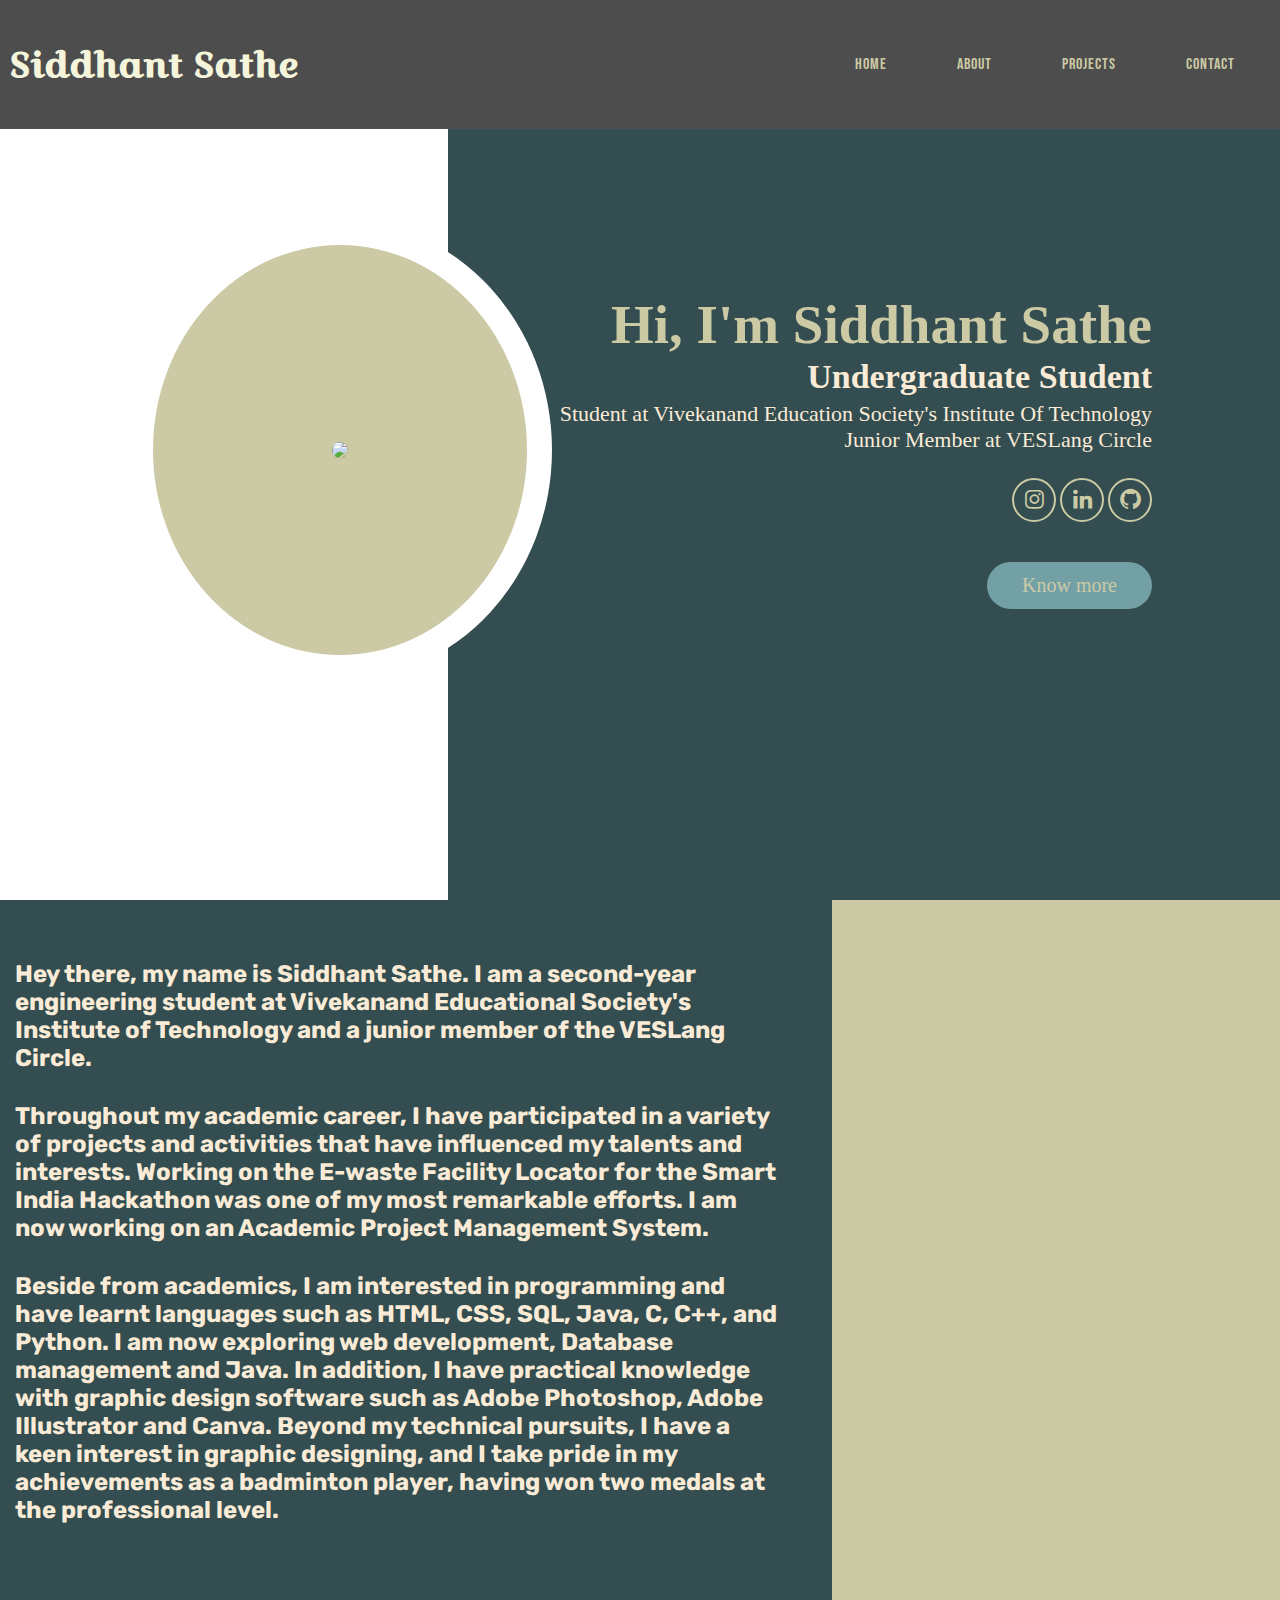
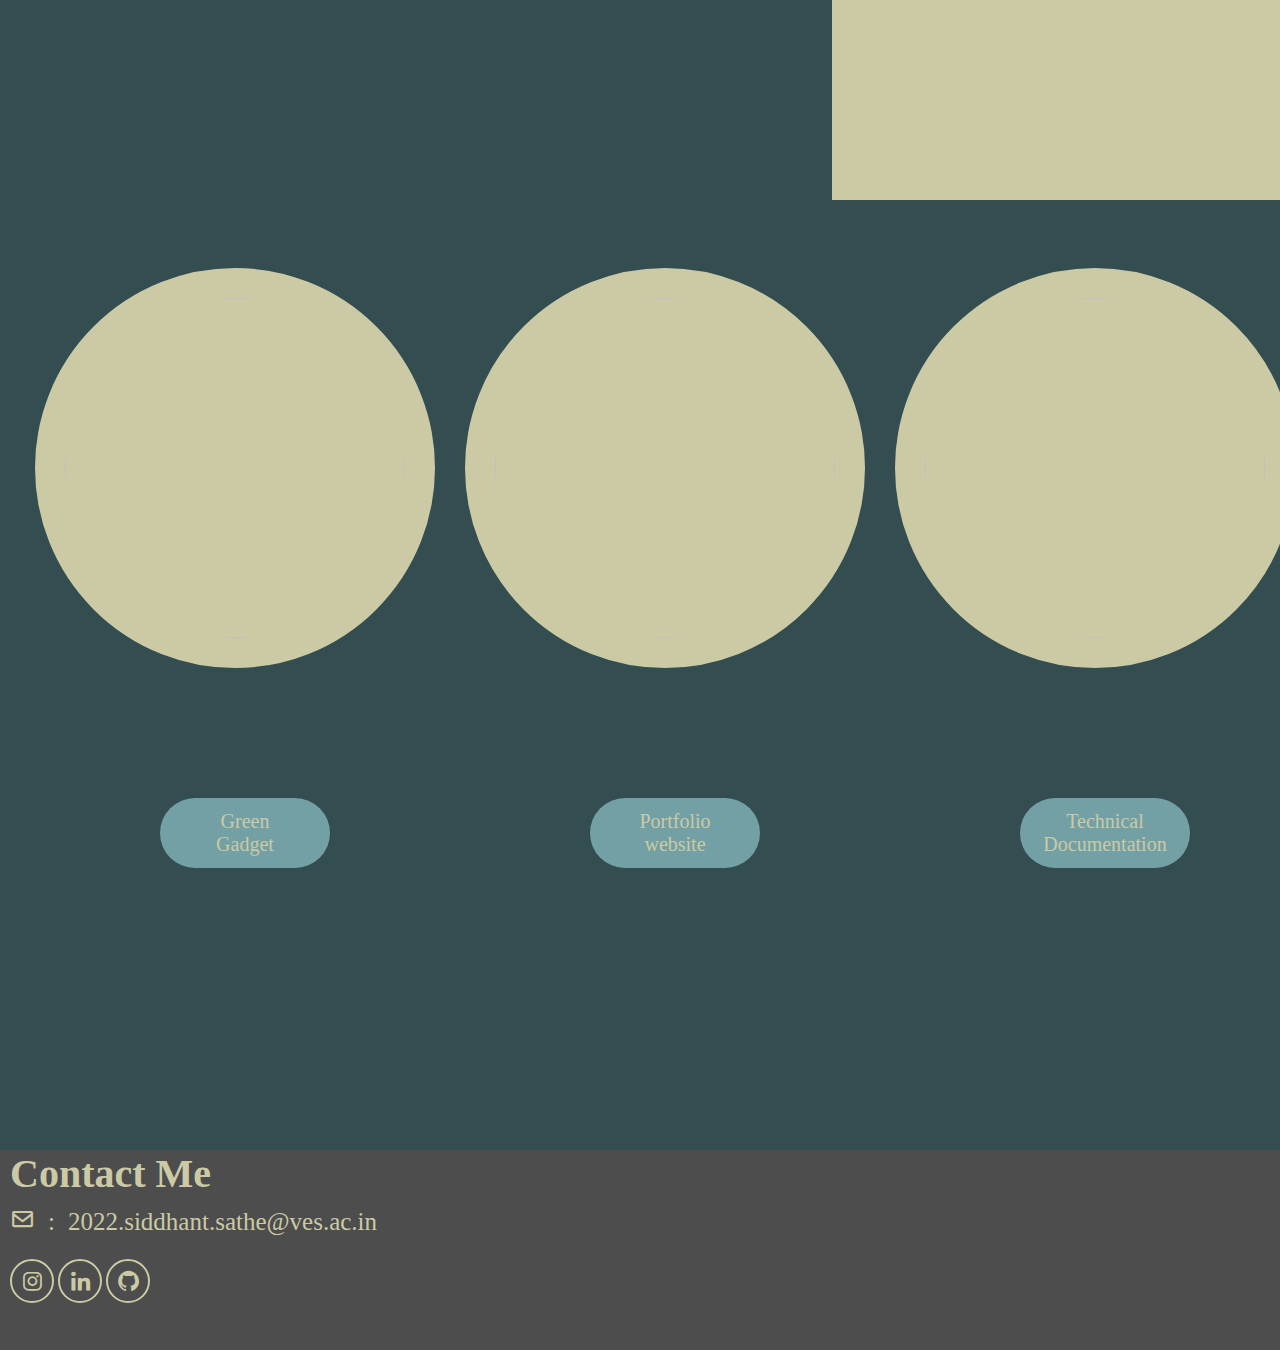
==== index.html @ 8d5e4dc6 "initial commit" ====
<!DOCTYPE html>
<html lang="en">
<head>
    <meta charset="UTF-8">
    <link rel="stylesheet" href="asd.css">
    <link rel="stylesheet" href="https://fonts.googleapis.com/css?family=Bebas+Neue">
    <link href='https://unpkg.com/boxicons@2.1.4/css/boxicons.min.css' rel='stylesheet'>
    <meta name="viewport" content="width=device-width, initial-scale=1.0">
    <title>Document</title>
</head>
<body>
    <main class="main-doc">
       <header class="header"><a href="#" class="logo">Siddhant Sathe</a>
        <nav id="navbar" class="nav-link">
            <div id ="googletranslate"></div>
            <a href="#homepage">Home</a>
            <a href="#aboutpage">About</a>
            <a href="#projectpage">Projects</a>
            <a href="#contactpage">Contact</a>
        </nav>
    </header>
        
    <section class="home" id="homepage">
        <div class="home-img"><img src="Profilepic.jpeg"></div>
        <div class="home-content">
            <h1>Hi, I'm Siddhant Sathe</h1>
            <h3>Undergraduate Student</h3>
            <p>Student at Vivekanand Education Society's Institute Of Technology  Junior Member at VESLang Circle</p>
            <div class="home-icon">
                <a href="https://www.instagram.com/siddhant__sathe/"><i class='bx bxl-instagram'></i></a>
                <a href="https://www.linkedin.com/in/siddhant-sathe-0709ab282"><i class='bx bxl-linkedin' ></i></a>
                <a href="https://github.com/SiddhantSathe"><i class='bx bxl-github' ></i></a>
            </div>
            <a class="btn" href="#aboutpage">Know more</a>
        </div>
    </section>
    <section class="about" bgcolor="#334d50" id="aboutpage">
        <div class="bg">
        <div class="content">
            <h3>Hey there, my name is Siddhant Sathe. I am a second-year engineering student at Vivekanand Educational Society's Institute of Technology and a junior member of the VESLang Circle.</h3><h3>
                Throughout my academic career, I have participated in a variety of projects and activities that have influenced my talents and interests. Working on the E-waste Facility Locator for the Smart India Hackathon was one of my most remarkable efforts. I am now working on an Academic Project Management System.</h3><h3>
                Beside from academics, I am interested in programming and have learnt languages such as HTML, CSS, SQL, Java, C, C++, and Python. I am now exploring web development, Database management and Java. In addition, I have practical knowledge with graphic design software such as Adobe Photoshop, Adobe Illustrator and Canva.
                Beyond my technical pursuits, I have a keen interest in graphic designing, and I take pride in my achievements as a badminton player, having won two medals at the professional level.</h3>

        </div>
        </div>
    </section>
    <section class="project" id="projectpage">
        <div class="bg">
        <div class="Circle">
        <div class="prj1-img"><img src="ggcoverpage.jpg"></div>
        <div class="prj1-img"><img src="portfoliocoverpage.jpg"></div>
        <div class="prj1-img"><img src="td coverpage.jpg"></div>
        
            <a href="D:\Siddhant\Projects\SIH\index.html" class="btn" id="button">Green Gadget</a>
            <a href="#" class="btn" id="button">Portfolio website</a>
            <a href="D:\Siddhant\Projects\port\technical doc\techdoc.html" class="btn" id="button">Technical Documentation</a>
        
    </div>
        
        </div>
    </section>
    <section class="contact" id="contactpage">
        <h1>Contact Me</h1>
       <div><i class='bx bx-envelope'> : 2022.siddhant.sathe@ves.ac.in</i></div>
        <div class="home-icon">
            <a href="https://www.instagram.com/siddhant__sathe/" class="shift"><i class='bx bxl-instagram'></i></a>
            <a href="https://www.linkedin.com/in/siddhant-sathe-0709ab282"><i class='bx bxl-linkedin' ></i></a>
            <a href="https://github.com/SiddhantSathe"><i class='bx bxl-github' ></i></a>
        </div>
    </section>
    <script type="text/javascript">
        function googleTranslateElementInit() {
            new google.translate.TranslateElement({pageLanguage: 'en'}, 'googletranslate');
        }</script>
        <script type="text/javascript" src="//translate.google.com/translate_a/element.js?cb=googleTranslateElementInit"></script>
    </main>
    
</body>
</html>
---- asd.css ----
@import url(https://fonts.googleapis.com/css?family=Croissant+One);
@import url(https://fonts.googleapis.com/css?family=Bebas+Neue);
@import url(https://fonts.googleapis.com/css?family=Rubik);

@media screen and (max-width: 600px) {
    .nav-link{
        width: 100%;
    }
}

*{
    margin:0;
    padding: 0;
    box-sizing: box-border;
}
.header{
    position: fixed;
    top: 0;
    left:0;
    width: 100%;
    padding: 20px 10px;
    background-color: #4d4d4d;
    display: flex;
    justify-content: space-between;
    align-items: center;
    color: antiquewhite;
    z-index: 100;
}

.logo{
    font-size: 35px;
    font-weight: 600;
    font-family:Croissant One;
    text-decoration: none;
    color: beige;
}

.nav-link{
    display: flex;
    justify-content: center;
    align-items: center;
    margin-right: 20px;
    font-family: Bebas Neue;
    letter-spacing: 1px;
    color: #cbcaa5;
}
#googletranslate select {
    display: flex;
    justify-content: center;
    align-items: center;
    font-family: Bebas Neue;
    font-size: 18px;
    color: #cbcaa5;
    background-color: transparent;
    border: none;
    padding: 10px;
    margin: 0;
    outline: none;
    transition: 0.3s;
}
.nav-link a{
    font: size 18px;
    font-weight: 500;
    margin: 35px;
    text-decoration: none;
    transition: 3s;
    font-family: Bebas Neue;
    letter-spacing: 1px;
    color: #cbcaa5;
}

a:visited{
    color: antiquewhite;
    text-decoration: none;
}
a:hover{
    color: antiquewhite;
    text-decoration: none;
}
a:active{
    color: beige;
    text-decoration: none;
}

.home{
    height: 100vh;
    background:linear-gradient(-90deg ,#334d50 65%, #fff 35% );
    display: flex;
    align-items: center;
    justify-content: space-between;
    padding: 0 10%;
}
.home-img{
    display: flex;
    justify-content: center;
    align-items: center;
    width: 410px;
    height: 410px;
    background: #cbcaa5 35%;
    border: 25px solid #fff;
    border-radius: 50%;
    display: inline-flex;

}
.home-img img{
    position: relative;
    max-width: 380px ;
    max-height: 380px;
    border-radius: 50%;
}
.home-icon{
    margin: 25px 0 40px;
}
.home-icon a{
display: inline-flex;
width: 40px;
height: 40px;
justify-content: center;
align-items: center;
background: transparent;
border: 2px solid #cbcaa5;
border-radius: 50%;
font-size: 25px;
color: #cbcaa5;
text-decoration: none;
}
.home-icon a:hover{
    background: #73a0a5;
    color: azure;
    box-shadow: 0 0 10px #73a0a5;
}
.home-content{
    max-width: 600px;
    color: antiquewhite;
    text-align: right;
    
}
.home-content h1{
    font-size: 55px;
    line-height: 1.2;
    color: #cbcaa5;
}
.home-content h3{
    font-size: 34px;
    -webkit-text-stroke: -5px #fff;
    padding-bottom: 5px;
}
.home-content p{
    font-size: 22px;
    
}
.btn{
    padding: 12px 35px;
    background: #73a0a5;
    border-radius: 40px;
    max-width: 100px ;
    text-decoration: none;
    font-size: 20px;
    font-weight: 400;
    border-color: #cbcaa5;
    color: #cbcaa5;
    display:inline-flex;
    gap: 30px;
    justify-content: center;
    align-items: center;
}
.btn a{
    color: #cbcaa5;
    text-decoration: none;
    }
.btn:hover{
    background: #73a0a5;
    color: azure;
    box-shadow: 0 0 10px #73a0a5;
}

.content{
    color: antiquewhite;
    justify-content: center;
    text-align: center;
    height: 100%;
}
.content h3{
    font-size: 24px;
    max-width: 60%;
    justify-content: center;
    color: antiquewhite;
    text-align: left;
    padding-left: 15px;
    padding: 15px;
    font-family: Rubik;
}
.content h3:nth-child(1){
    padding-top: 60px;
}
    .about{
        height: 100vh;
        background: linear-gradient(90deg,#334d50 65%,#cbcaa5 35%);
    }

.prj1-img{

    justify-content: center;
    align-items: center;
    width: 350px;
    height: 350px;
    background: #cbcaa5 35%;
    border: 25px solid #cbcaa5;
    border-radius: 50%;
    display: inline-flex;
    gap: 30px;

}
.prj1-img img{
    width: 340px;
    height: 340px;
    border-radius: 50%;
}
.Circle{
    display: grid;
    height: 100vh;
    padding-top: 50px;
    padding-left: 50px;
  gap: 30px;
  background: linear-gradient(-90deg, #334d50 100%, #fff 0%);
  justify-content: center;
  align-items: center;
  grid-template-rows: repeat(2, 1fr);
  grid-template-columns: repeat(3, 1fr);
}
#button{
    gap: 50px;
    margin-left: 125px;
    margin-bottom: 200px;
    justify-content: center;
    align-items: center;
    text-align: center;
}
.contact{
    height: 200px;
    background: linear-gradient(-90deg, #4d4d4d 100%, #cbcaa5 0%);
    color: #cbcaa5;
    padding-left: 10px;
}
.contact h1{
    font-size: 40px;
    margin-bottom: 10px;
}
.contact i{
    font-size: 25px;
}
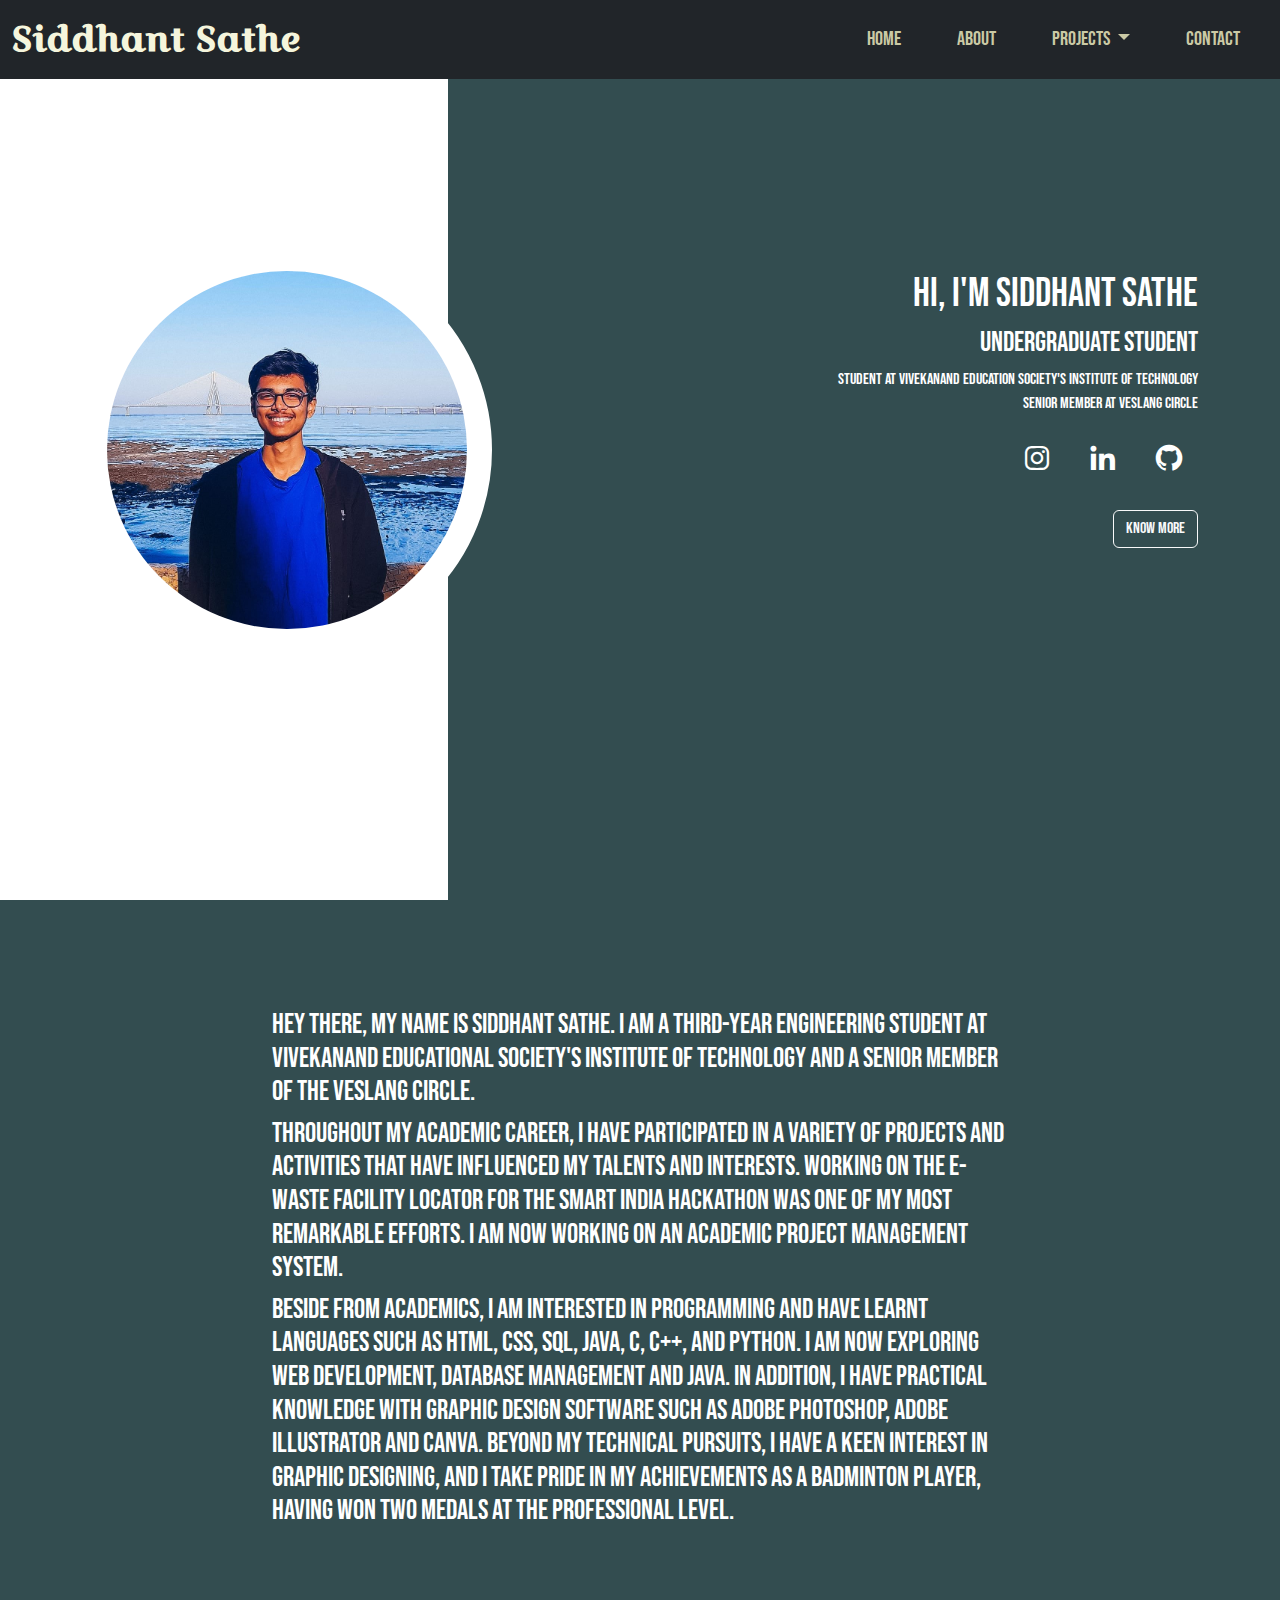
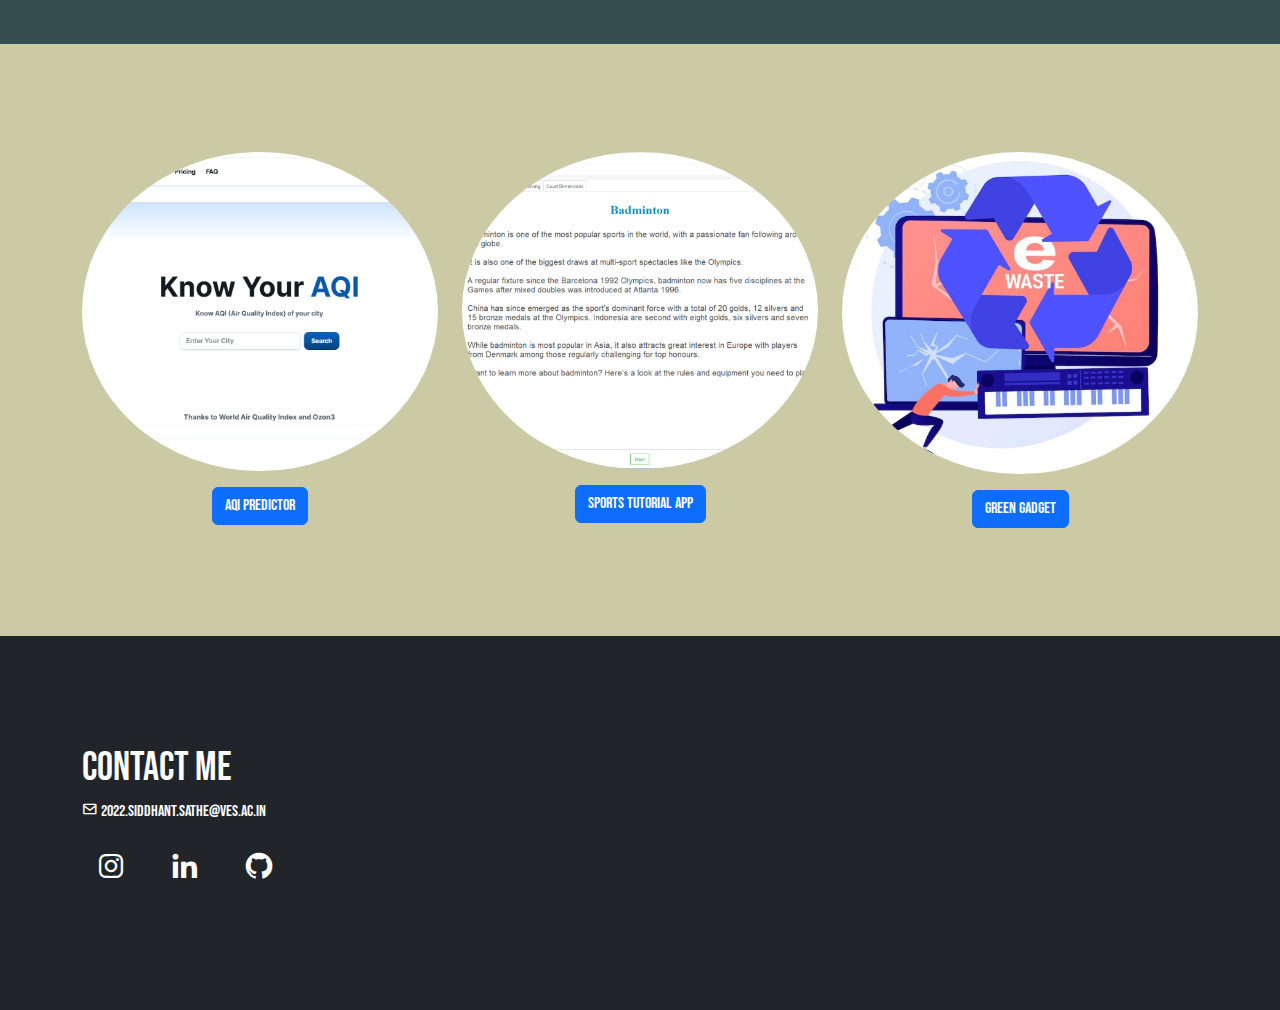
==== commit 3eb9abd4: "Rename try.html to index.html" ====
--- a/index.html
+++ b/index.html
@@ -1,80 +1,134 @@
+
 <!DOCTYPE html>
 <html lang="en">
 <head>
     <meta charset="UTF-8">
-    <link rel="stylesheet" href="asd.css">
+    <meta name="viewport" content="width=device-width, initial-scale=1.0">
+    <title>Siddhant Sathe</title>
+    <link href="https://cdn.jsdelivr.net/npm/bootstrap@5.3.3/dist/css/bootstrap.min.css" rel="stylesheet" integrity="sha384-QWTKZyjpPEjISv5WaRU9OFeRpok6YctnYmDr5pNlyT2bRjXh0JMhjY6hW+ALEwIH" crossorigin="anonymous">
+    <link rel="stylesheet" href="try.css">
     <link rel="stylesheet" href="https://fonts.googleapis.com/css?family=Bebas+Neue">
     <link href='https://unpkg.com/boxicons@2.1.4/css/boxicons.min.css' rel='stylesheet'>
-    <meta name="viewport" content="width=device-width, initial-scale=1.0">
-    <title>Document</title>
+    <script src="https://cdn.jsdelivr.net/npm/bootstrap@5.3.3/dist/js/bootstrap.bundle.min.js" integrity="sha384-YvpcrYf0tY3lHB60NNkmXc5s9fDVZLESaAA55NDzOxhy9GkcIdslK1eN7N6jIeHz" crossorigin="anonymous"></script>
 </head>
 <body>
     <main class="main-doc">
-       <header class="header"><a href="#" class="logo">Siddhant Sathe</a>
-        <nav id="navbar" class="nav-link">
-            <div id ="googletranslate"></div>
-            <a href="#homepage">Home</a>
-            <a href="#aboutpage">About</a>
-            <a href="#projectpage">Projects</a>
-            <a href="#contactpage">Contact</a>
-        </nav>
-    </header>
-        
-    <section class="home" id="homepage">
-        <div class="home-img"><img src="Profilepic.jpeg"></div>
-        <div class="home-content">
-            <h1>Hi, I'm Siddhant Sathe</h1>
-            <h3>Undergraduate Student</h3>
-            <p>Student at Vivekanand Education Society's Institute Of Technology  Junior Member at VESLang Circle</p>
-            <div class="home-icon">
-                <a href="https://www.instagram.com/siddhant__sathe/"><i class='bx bxl-instagram'></i></a>
-                <a href="https://www.linkedin.com/in/siddhant-sathe-0709ab282"><i class='bx bxl-linkedin' ></i></a>
-                <a href="https://github.com/SiddhantSathe"><i class='bx bxl-github' ></i></a>
+        <header class="header navbar navbar-expand-lg bg-dark fixed-top">
+            <div class="container-fluid">
+                <a class="navbar-brand" href="#">Siddhant Sathe</a>
+                <button class="navbar-toggler" type="button" data-bs-toggle="collapse" data-bs-target="#navbarNav" aria-controls="navbarNav" aria-expanded="false" aria-label="Toggle navigation">
+                    <span class="navbar-toggler-icon" style="color: #cbcaa5;"></span>
+                </button>
+                <div class="collapse navbar-collapse large" id="navbarNav" style="color: #cbcaa5;">
+                    <ul class="navbar-nav ms-auto">
+                        <div id ="googletranslate"></div>
+                        <li class="nav-item" >
+                            <a class="nav-link" href="#homepage" style="color: #cbcaa5;">Home</a>
+                        </li>
+                        <li class="nav-item">
+                            <a class="nav-link" href="#aboutpage" style="color: #cbcaa5;">About</a>
+                        </li>
+                        <li class="nav-item dropdown">
+                            <a class="nav-link dropdown-toggle" href="#projectpage" id="navbarDropdown" role="button" data-bs-toggle="dropdown" aria-expanded="false" style="color: #cbcaa5;">
+                                Projects
+                            </a>
+                            <ul class="dropdown-menu" aria-labelledby="navbarDropdown" >
+                                <li><a class="dropdown-item" href="https://github.com/SiddhantSathe/AQI-Prediction.git">AQI Predictor</a></li>
+                                <li><a class="dropdown-item" href="https://github.com/SiddhantSathe/Sports-Tutorial-App">Sports Tutorial App</a></li>
+                                <li><a class="dropdown-item" href="https://github.com/SiddhantSathe/Gadget_Green">Green Gadget</a></li>
+                            </ul>
+                        </li>
+                        <li class="nav-item">
+                            <a class="nav-link" href="#contactpage" style="color: #cbcaa5;">Contact</a>
+                        </li>
+                    </ul>
+                </div>
             </div>
-            <a class="btn" href="#aboutpage">Know more</a>
-        </div>
-    </section>
-    <section class="about" bgcolor="#334d50" id="aboutpage">
-        <div class="bg">
-        <div class="content">
-            <h3>Hey there, my name is Siddhant Sathe. I am a second-year engineering student at Vivekanand Educational Society's Institute of Technology and a junior member of the VESLang Circle.</h3><h3>
-                Throughout my academic career, I have participated in a variety of projects and activities that have influenced my talents and interests. Working on the E-waste Facility Locator for the Smart India Hackathon was one of my most remarkable efforts. I am now working on an Academic Project Management System.</h3><h3>
-                Beside from academics, I am interested in programming and have learnt languages such as HTML, CSS, SQL, Java, C, C++, and Python. I am now exploring web development, Database management and Java. In addition, I have practical knowledge with graphic design software such as Adobe Photoshop, Adobe Illustrator and Canva.
-                Beyond my technical pursuits, I have a keen interest in graphic designing, and I take pride in my achievements as a badminton player, having won two medals at the professional level.</h3>
+        </header>
 
-        </div>
-        </div>
-    </section>
-    <section class="project" id="projectpage">
-        <div class="bg">
-        <div class="Circle">
-        <div class="prj1-img"><img src="ggcoverpage.jpg"></div>
-        <div class="prj1-img"><img src="portfoliocoverpage.jpg"></div>
-        <div class="prj1-img"><img src="td coverpage.jpg"></div>
-        
-            <a href="D:\Siddhant\Projects\SIH\index.html" class="btn" id="button">Green Gadget</a>
-            <a href="#" class="btn" id="button">Portfolio website</a>
-            <a href="D:\Siddhant\Projects\port\technical doc\techdoc.html" class="btn" id="button">Technical Documentation</a>
-        
-    </div>
-        
-        </div>
-    </section>
-    <section class="contact" id="contactpage">
-        <h1>Contact Me</h1>
-       <div><i class='bx bx-envelope'> : 2022.siddhant.sathe@ves.ac.in</i></div>
-        <div class="home-icon">
-            <a href="https://www.instagram.com/siddhant__sathe/" class="shift"><i class='bx bxl-instagram'></i></a>
-            <a href="https://www.linkedin.com/in/siddhant-sathe-0709ab282"><i class='bx bxl-linkedin' ></i></a>
-            <a href="https://github.com/SiddhantSathe"><i class='bx bxl-github' ></i></a>
-        </div>
-    </section>
+        <!-- Home Section -->
+        <section class="home d-flex align-items-center" id="homepage" style="height: 100vh; background: linear-gradient(-90deg ,#334d50 65%, #fff 35%);">
+            <div class="container">
+                <div class="row">
+                    <div class="col-md-6 d-none d-md-block">
+                        <div class="home-img mx-auto">
+
+                            <img src="Profilepic.jpeg" alt="Profile Picture" class="img-fluid rounded-circle">
+                        </div>
+                    </div>
+                    <div class="align-middle col-md-6 text-end" style="padding-top: 25px;">
+                        <h1>Hi, I'm Siddhant Sathe</h1>
+                        <h3>Undergraduate Student</h3>
+                        <p>Student at Vivekanand Education Society's Institute Of Technology<br> Senior Member at VESLang Circle</p>
+                        <div class="home-icon d-flex justify-content-end gap-2">
+                            <a href="https://www.instagram.com/siddhant__sathe/" class="btn"><i class='bx bxl-instagram'></i></a>
+                            <a href="https://www.linkedin.com/in/siddhant-sathe-0709ab282" class="btn "><i class='bx bxl-linkedin'></i></a>
+                            <a href="https://github.com/SiddhantSathe" class="btn"><i class='bx bxl-github'></i></a>
+                        </div>
+                        <a class="btn btn-outline-light mt-3" href="#aboutpage">Know more</a>
+                    </div>
+                </div>
+            </div>
+        </section>
+
+        <!-- About Section -->
+        <section class="about" id="aboutpage" style="background-color: #334d50;">
+            <div class="container py-5">
+                <div class="row justify-content-center text-white">
+                    <div class="col-md-8">
+                        <h3>Hey there, my name is Siddhant Sathe. I am a third-year engineering student at Vivekanand Educational Society's Institute of Technology and a senior member of the VESLang Circle.</h3>
+                        <h3>Throughout my academic career, I have participated in a variety of projects and activities that have influenced my talents and interests. Working on the E-waste Facility Locator for the Smart India Hackathon was one of my most remarkable efforts. I am now working on an Academic Project Management System.</h3><h3>
+                            Beside from academics, I am interested in programming and have learnt languages such as HTML, CSS, SQL, Java, C, C++, and Python. I am now exploring web development, Database management and Java. In addition, I have practical knowledge with graphic design software such as Adobe Photoshop, Adobe Illustrator and Canva.
+                            Beyond my technical pursuits, I have a keen interest in graphic designing, and I take pride in my achievements as a badminton player, having won two medals at the professional level.</h3>
+                    </div>
+                </div>
+            </div>
+        </section>
+
+        <!-- Project Section -->
+        <section class="project" id="projectpage" style="background-color: #cbcaa5";>
+            <div class="container py-5">
+                <div class="row">
+                    
+                    <div class="col-md-4 text-center">
+                        <div class="prj1-img mx-auto">
+                            <img src="aqicp.png" class="img-fluid rounded-circle" alt="Project Image">
+                        </div>
+                        <a class="btn btn-primary mt-3" href="https://github.com/SiddhantSathe/AQI-Prediction.git">AQI Predictor</a>
+                    </div>
+                    <div class="col-md-4 text-center">
+                        <div class="prj1-img mx-auto">
+                            <img src="sportscp.png" class="img-fluid rounded-circle" alt="Project Image">
+                        </div>
+                        <a href="https://github.com/SiddhantSathe/Sports-Tutorial-App" class="btn btn-primary mt-3">Sports Tutorial App</a>
+                    </div>
+                    <div class="col-md-4 text-center">
+                        <div class="prj1-img mx-auto">
+                            <img src="ggcoverpage.jpg" class="img-fluid rounded-circle" alt="Project Image">
+                        </div>
+                        <a href="https://github.com/SiddhantSathe/Gadget_Green" class="btn btn-primary mt-3">Green Gadget</a>
+                    </div>
+                </div>
+            </div>
+        </section>
+
+        <section class="contact bg-dark text-white" id="contactpage">
+            <div class="container py-5">
+                <h1>Contact Me</h1>
+                <p><i class='bx bx-envelope'></i> 2022.siddhant.sathe@ves.ac.in</p>
+                <div class="home-icon d-flex gap-3">
+                    <a href="https://www.instagram.com/siddhant__sathe/" class="btn "><i class='bx bxl-instagram'></i></a>
+                    <a href="https://www.linkedin.com/in/siddhant-sathe-0709ab282" class="btn"><i class='bx bxl-linkedin'></i></a>
+                    <a href="https://github.com/SiddhantSathe" class="btn"><i class='bx bxl-github'></i></a>
+                </div>
+            </div>
+        </section>
+    </main>
     <script type="text/javascript">
         function googleTranslateElementInit() {
             new google.translate.TranslateElement({pageLanguage: 'en'}, 'googletranslate');
-        }</script>
-        <script type="text/javascript" src="//translate.google.com/translate_a/element.js?cb=googleTranslateElementInit"></script>
-    </main>
-    
+        }
+    </script>
+    <script type="text/javascript" src="//translate.google.com/translate_a/element.js?cb=googleTranslateElementInit"></script>
 </body>
-</html>+</html>
--- a/try.css
+++ b/try.css
@@ -0,0 +1,114 @@
+@import url(https://fonts.googleapis.com/css?family=Croissant+One);
+@import url(https://fonts.googleapis.com/css?family=Bebas+Neue);
+@import url(https://fonts.googleapis.com/css?family=Rubik);
+
+
+.navbar-toggler{
+    z-index: 1000;
+    background: #cbcaa5;
+}
+.navbar-brand{
+    font-size: 35px;
+    font-weight: 600;
+    font-family:Croissant One;
+    text-decoration: none;
+    color: beige;
+}
+
+body {
+    font-family: 'Bebas Neue', sans-serif;
+    margin: 0;
+    padding: 0;
+}
+
+a .btn:hover{
+    color: antiquewhite;
+    text-decoration: none;
+}
+.home-icon a:hover{
+    background: #73a0a5;
+    color: azure;
+    box-shadow: 0 0 10px #73a0a5;
+}
+.home {
+    background: linear-gradient(-90deg, #334d50 65%, #fff 35%);
+    height: 100vh;
+    display: flex;
+    align-items: center;
+}
+
+.home h1, .home h3, .home p {
+    color: #fff;
+}
+
+.home-icon a {
+    color: #fff;
+    font-size: 2rem;
+}
+
+.header {
+    position: fixed;
+    top: 0;
+    width: 100%;
+    z-index: 1000;
+}
+
+.about, .project, .contact {
+    padding: 60px 0;
+}
+
+.about h3, .contact p, .contact h1 {
+    color: #fff;
+}
+
+a .nav-link{
+    font: 18px;
+    font-weight: 500;
+    margin: 35px;
+    text-decoration: none;
+    transition: 3s;
+    font-family: Bebas Neue;
+    letter-spacing: 1px;
+    color: #cbcaa5;
+}
+
+.navbar-brand:hover{
+    color: antiquewhite;
+    background: #73a0a5;
+    color: azure;
+    box-shadow: 0 0 10px #73a0a5;
+    border-radius: 8px;
+    padding: 0px 10px;
+}
+
+#googletranslate select {
+    display: flex;
+    justify-content: center;
+    align-items: center;
+    font-family: Bebas Neue;
+    font-size: 20px;
+    color: #cbcaa5;
+    background-color: transparent;
+    border: none;
+    padding: 10px;
+    margin: 0;
+    outline: none;
+    transition: 0.3s;
+}
+
+.home-img{
+    display: flex;
+    justify-content: center;
+    align-items: center;
+    width: 410px;
+    height: 410px;
+    background: #fff 35%;
+    border: 25px solid #fff;
+    border-radius: 50%;
+    display: inline-flex;
+}
+
+.nav-item{
+    margin: 0 20px;
+    font-size: 20px;
+}